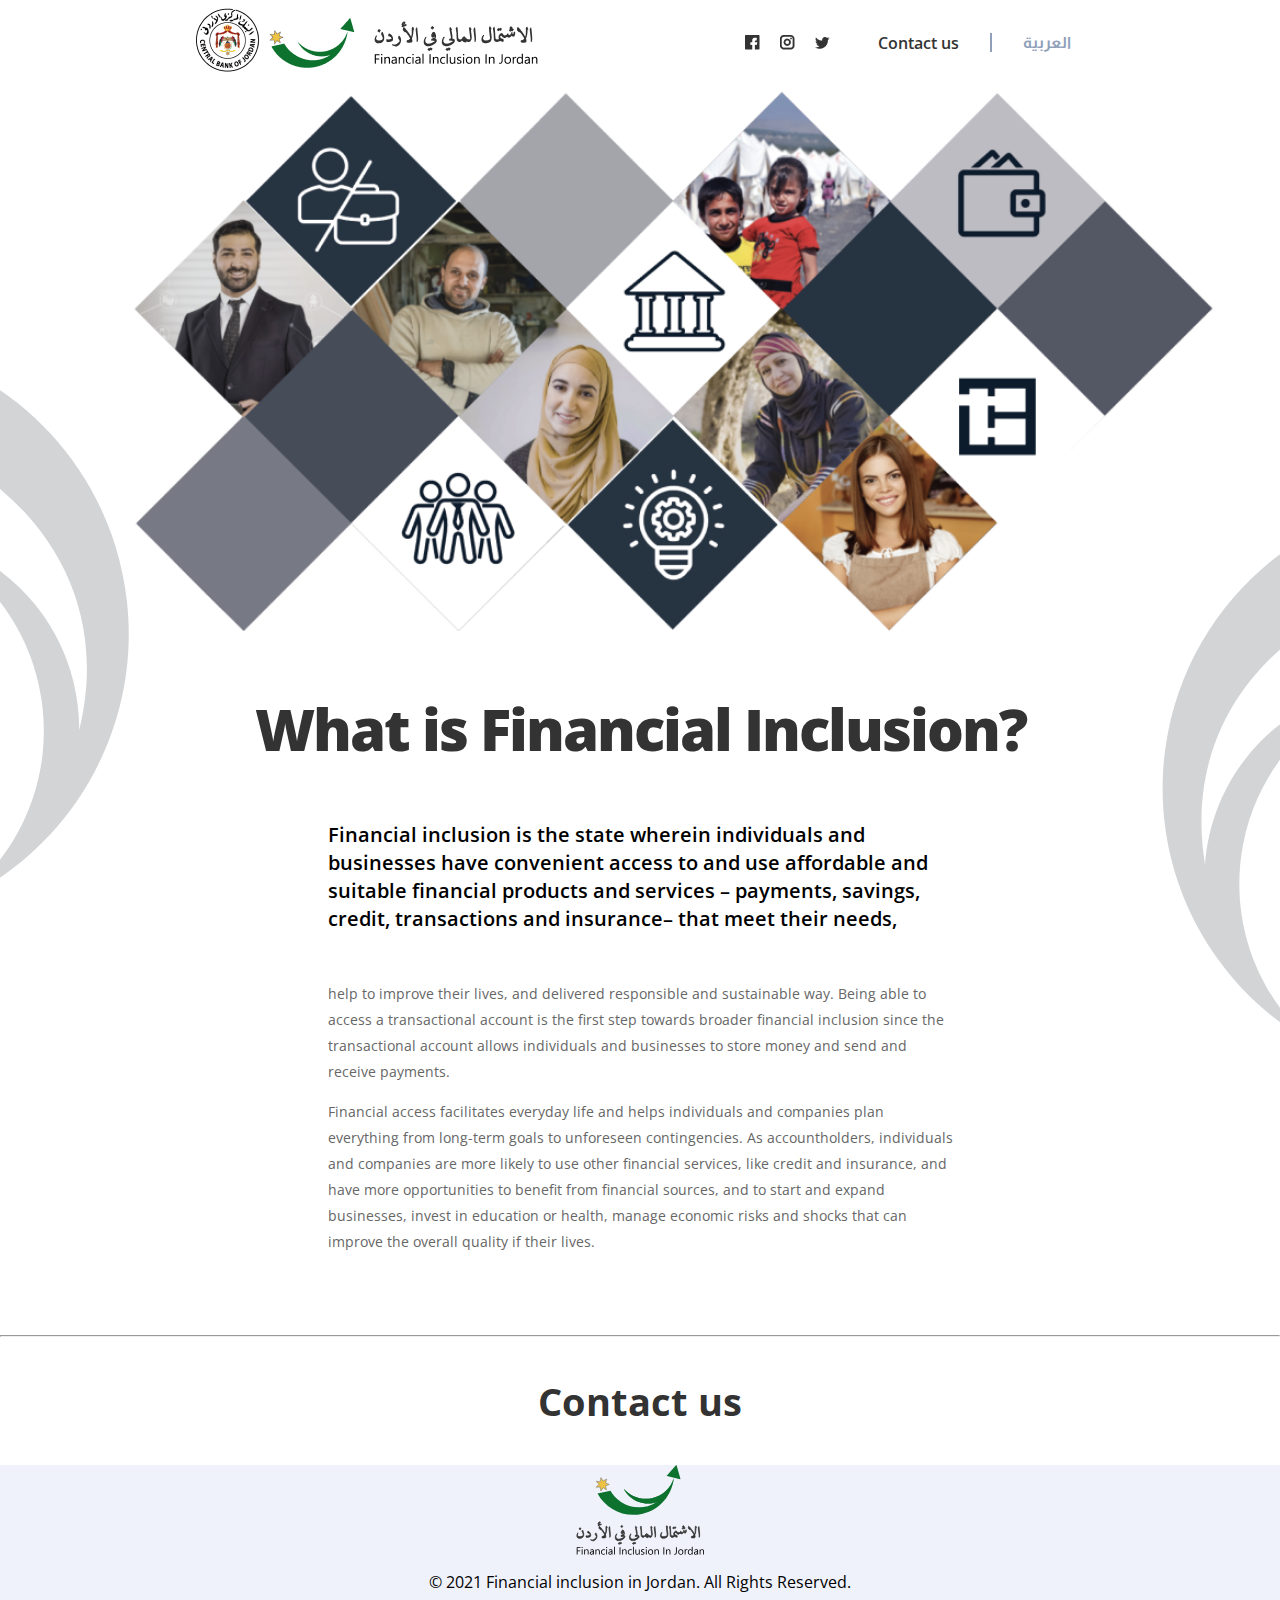
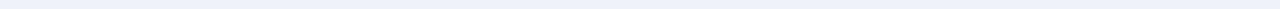
==== financial_inclusion.html @ 1d1eb38b "add financial inclusion page" ====
<!DOCTYPE html>
<html lang="en">

<head>
  <meta charset="UTF-8">
  <meta http-equiv="X-UA-Compatible" content="IE=edge">
  <meta name="viewport" content="width=device-width, initial-scale=1.0">
  <title>What is financial inclusion?</title>
  <link rel="stylesheet" href="./sass/style.css">
</head>

<body>
  <header>
    <div class="container">
      <div class="logos">
        <img src="./assets/cb_logo.png" alt="central logo">
        <img src="./assets/FIJ.png" alt="financial inclusion jordan">
      </div>

      <div class="right-side">
        <div class="social-media">
          <img src="./assets/fb.png" alt="FB">
          <img src="./assets/ing.png" alt="Instagram">
          <img src="./assets/twitter.png" alt="twitter">
        </div>

        <div class="header-options">
          <a href="#" id="contact_us">Contact us</a>
          <span id="column"></span>
          <a href="#" id="arabic">العربية</a>
        </div>

      </div>
    </div>
  </header>

  <main>
    <img class="vector-left" src="./assets/financial-inclusion/Vector-left.svg" alt="">
    <img class="vector-right" src="./assets/financial-inclusion/Vector-right.svg" alt="">
    <div class="container">
      <img src="./assets/financial-inclusion/image 275.png">
    </div>

    <section class="article">
      <div class="container">
        <p class="title">What is Financial Inclusion?</p>
        <p class="sub-title">Financial inclusion is the state wherein individuals and businesses have convenient access
          to
          and use
          affordable and
          suitable financial products and services – payments, savings, credit, transactions and insurance– that meet
          their needs,</p>

        <div class="description">
          <p>help to improve their lives, and delivered responsible and sustainable way. Being able to access a
            transactional account
            is the first step towards broader financial inclusion since the transactional account allows individuals and
            businesses
            to store money and send and receive payments.</p>
          <p>
            Financial access facilitates everyday life and helps individuals and companies plan everything from
            long-term
            goals to
            unforeseen contingencies. As accountholders, individuals and companies are more likely to use other
            financial
            services,
            like credit and insurance, and have more opportunities to benefit from financial sources, and to start and
            expand
            businesses, invest in education or health, manage economic risks and shocks that can improve the overall
            quality
            if
            their lives.</p>
        </div>
      </div>
    </section>
    <hr>

    <section class="contact-form">
      <div class="container">
        <p>Contact us</p>
      </div>
    </section>
    <section class="footer-logo">
      <div class="container">
        <img src="./assets/financial-inclusion/footer-logo.svg" alt="footer-logo">
        <p>&copy; 2021 Financial inclusion in Jordan. All Rights Reserved.</p>
      </div>
    </section>
  </main>


</body>

</html>
---- sass/style.css ----
@import url("https://fonts.googleapis.com/css2?family=Open+Sans:wght@300;400;600;700;800&display=swap");
@import url("https://fonts.googleapis.com/css2?family=Almarai&display=swap");
.uppercase {
  text-transform: uppercase;
}

.capitalize {
  text-transform: capitalize;
}

.underline {
  text-decoration: underline;
}

.txt-white {
  color: #ffffff;
}

.txt-black {
  color: #000000;
}

.txt-gray {
  color: #adadad;
}

.txt-light-gray {
  color: #f4f3ef;
}

.bg-white {
  color: #ffffff;
}

.bg-black {
  color: #000000;
}

.bg-gray {
  color: #adadad;
}

.bg-light-gray {
  color: #f4f3ef;
}

.w-1 {
  width: 100%;
}

.w-2 {
  width: 50%;
}

.w-3 {
  width: 33.33%;
}

.w-4 {
  width: 25%;
}

.w-5 {
  width: 20%;
}

.w-6 {
  width: 16.66%;
}

.w-7 {
  width: 14.28%;
}

.w-8 {
  width: 12.5%;
}

.w-9 {
  width: 11.11%;
}

.w-13 {
  width: 66.67%;
}

.w-14 {
  width: 75%;
}

.w-15 {
  width: 80%;
}

.w-16 {
  width: 83.34%;
}

.w-17 {
  width: 85.72%;
}

.w-18 {
  width: 87.5%;
}

.w-19 {
  width: 88.89%;
}

@media screen and (max-width: 768px) {
  .w-1 {
    width: 100%;
  }
  .w-2 {
    width: 100%;
  }
  .w-3 {
    width: 100%;
  }
  .w-4 {
    width: 100%;
  }
  .w-5 {
    width: 100%;
  }
  .w-6 {
    width: 100%;
  }
  .w-7 {
    width: 100%;
  }
  .w-8 {
    width: 100%;
  }
  .w-9 {
    width: 100%;
  }
  .w-13 {
    width: 100%;
  }
  .w-14 {
    width: 100%;
  }
  .w-15 {
    width: 100%;
  }
  .w-16 {
    width: 100%;
  }
  .w-17 {
    width: 100%;
  }
  .w-18 {
    width: 100%;
  }
  .w-19 {
    width: 100%;
  }
}

.container {
  padding: 0 15px;
  width: 1200px;
  margin-right: auto;
  margin-left: auto;
  -webkit-box-sizing: border-box;
          box-sizing: border-box;
}

@media (max-width: 768px) {
  .container {
    padding: 0 2rem;
    width: 100%;
  }
}

.d-flex {
  display: -webkit-box;
  display: -ms-flexbox;
  display: flex;
}

.flex-wrap {
  -ms-flex-wrap: wrap;
      flex-wrap: wrap;
}

.j-center {
  -webkit-box-pack: center;
      -ms-flex-pack: center;
          justify-content: center;
}

.j-sb {
  -webkit-box-pack: justify;
      -ms-flex-pack: justify;
          justify-content: space-between;
}

.j-sa {
  -ms-flex-pack: distribute;
      justify-content: space-around;
}

.j-start {
  -webkit-box-pack: start;
      -ms-flex-pack: start;
          justify-content: start;
}

.j-end {
  -webkit-box-pack: end;
      -ms-flex-pack: end;
          justify-content: end;
}

.align-center {
  -webkit-box-align: center;
      -ms-flex-align: center;
          align-items: center;
}

.align-start {
  -webkit-box-align: start;
      -ms-flex-align: start;
          align-items: flex-start;
}

.align-end {
  -webkit-box-align: end;
      -ms-flex-align: end;
          align-items: flex-end;
}

.fd-row-rev {
  -webkit-box-orient: horizontal;
  -webkit-box-direction: reverse;
      -ms-flex-direction: row-reverse;
          flex-direction: row-reverse;
}

.fd-col {
  -webkit-box-orient: vertical;
  -webkit-box-direction: normal;
      -ms-flex-direction: column;
          flex-direction: column;
}

.fd-col-rev {
  -webkit-box-orient: vertical;
  -webkit-box-direction: reverse;
      -ms-flex-direction: column-reverse;
          flex-direction: column-reverse;
}

.d-grid {
  display: -ms-grid;
  display: grid;
}

.p-0 {
  padding: 0rem;
}

.p-1 {
  padding: 1rem;
}

.p-2 {
  padding: 2rem;
}

.p-3 {
  padding: 3rem;
}

.p-4 {
  padding: 4rem;
}

.p-5 {
  padding: 5rem;
}

.pt-1 {
  padding-top: 1rem;
}

.pt-2 {
  padding-top: 2rem;
}

.pt-3 {
  padding-top: 3rem;
}

.pt-4 {
  padding-top: 4rem;
}

.pt-5 {
  padding-top: 5rem;
}

.pr-1 {
  padding-right: 1rem;
}

.pr-2 {
  padding-right: 2rem;
}

.pr-3 {
  padding-right: 3rem;
}

.pr-4 {
  padding-right: 4rem;
}

.pr-5 {
  padding-right: 5rem;
}

.pb-1 {
  padding-bottom: 1rem;
}

.pb-2 {
  padding-bottom: 2rem;
}

.pb-3 {
  padding-bottom: 3rem;
}

.pb-4 {
  padding-bottom: 4rem;
}

.pb-5 {
  padding-bottom: 5rem;
}

.pl-1 {
  padding-left: 1rem;
}

.pl-2 {
  padding-left: 2rem;
}

.pl-3 {
  padding-left: 3rem;
}

.pl-4 {
  padding-left: 4rem;
}

.pl-5 {
  padding-left: 5rem;
}

.m-0 {
  margin: 0rem;
}

.m-1 {
  margin: 1rem;
}

.m-2 {
  margin: 2rem;
}

.m-3 {
  margin: 3rem;
}

.m-4 {
  margin: 4rem;
}

.m-5 {
  margin: 5rem;
}

.mt-0 {
  margin-top: 0;
}

.mt-1 {
  margin-top: 1rem;
}

.mt-2 {
  margin-top: 2rem;
}

.mt-3 {
  margin-top: 3rem;
}

.mt-4 {
  margin-top: 4rem;
}

.mt-5 {
  margin-top: 5rem;
}

.mr-0 {
  margin-right: 0;
}

.mr-1 {
  margin-right: 1rem;
}

.mr-2 {
  margin-right: 2rem;
}

.mr-3 {
  margin-right: 3rem;
}

.mr-4 {
  margin-right: 4rem;
}

.mr-5 {
  margin-right: 5rem;
}

.mb-0 {
  margin-bottom: 0;
}

.mb-1 {
  margin-bottom: 1rem;
}

.mb-2 {
  margin-bottom: 2rem;
}

.mb-3 {
  margin-bottom: 3rem;
}

.mb-4 {
  margin-bottom: 4rem;
}

.mb-5 {
  margin-bottom: 5rem;
}

.ml-0 {
  margin-left: 0;
}

.ml-1 {
  margin-left: 1rem;
}

.ml-2 {
  margin-left: 2rem;
}

.ml-3 {
  margin-left: 3rem;
}

.ml-4 {
  margin-left: 4rem;
}

.ml-5 {
  margin-left: 5rem;
}

body {
  padding: 0;
  margin: 0;
  overflow-x: hidden;
}

header .container {
  margin: auto;
  width: 100%;
  display: -webkit-box;
  display: -ms-flexbox;
  display: flex;
  -webkit-box-align: center;
      -ms-flex-align: center;
          align-items: center;
  -webkit-box-pack: space-evenly;
      -ms-flex-pack: space-evenly;
          justify-content: space-evenly;
}

header .container .logos {
  width: 30%;
  display: -webkit-box;
  display: -ms-flexbox;
  display: flex;
  -webkit-box-align: center;
      -ms-flex-align: center;
          align-items: center;
}

header .container .right-side {
  width: 30%;
  display: -webkit-box;
  display: -ms-flexbox;
  display: flex;
  -webkit-box-align: center;
      -ms-flex-align: center;
          align-items: center;
  -ms-flex-pack: distribute;
      justify-content: space-around;
}

header .container .right-side .social-media {
  width: 28%;
  display: -webkit-box;
  display: -ms-flexbox;
  display: flex;
  -webkit-box-align: center;
      -ms-flex-align: center;
          align-items: center;
  -ms-flex-pack: distribute;
      justify-content: space-around;
}

header .container .right-side .header-options {
  width: 60%;
  display: -webkit-box;
  display: -ms-flexbox;
  display: flex;
  -webkit-box-align: center;
      -ms-flex-align: center;
          align-items: center;
  -ms-flex-pack: distribute;
      justify-content: space-around;
}

header .container .right-side .header-options a {
  text-decoration: none;
}

header .container .right-side .header-options #contact_us {
  font-family: 'Open Sans', sans-serif;
  font-weight: 600;
  color: #333333;
}

header .container .right-side .header-options #arabic {
  font-family: 'Almarai', sans-serif;
  font-weight: 700;
  color: #909FBA;
}

header .container .right-side .header-options #column {
  border: #909FBA solid 1px;
  height: 17px;
}

footer {
  font-family: 'Open Sans', sans-serif;
  font-size: 14px;
  font-style: normal;
  line-height: 26px;
  letter-spacing: 0px;
}

footer .col-title {
  font-weight: 700;
  font-size: 18px;
  line-height: 26px;
  color: #333333;
}

footer iframe {
  width: 100%;
  height: auto;
}

main {
  margin: 0;
  padding: 0;
  width: 100%;
}

main .banner {
  width: 100%;
  height: 85vh;
}

main .banner .description {
  margin-top: -7rem;
  margin-left: 3rem;
  width: 60%;
}

main .banner .description p {
  font-family: 'Open Sans', sans-serif;
  color: #FFFFFF;
  font-style: normal;
  margin-bottom: 1.5rem;
}

main .banner .description .pageNumber {
  font-size: 24px;
  font-weight: 700;
  line-height: 24px;
}

main .banner .description .title {
  font-weight: 700;
  font-size: 78px;
  line-height: 78px;
  letter-spacing: -2px;
}

main .banner .description .bref {
  font-weight: normal;
  font-size: 18px;
  line-height: 28px;
  width: 70%;
}

main .banner .description .read-btn {
  background-color: #127533;
  width: 8rem;
  height: 3rem;
  border: 0;
  border-radius: 0.5rem;
}

main .banner .description .read-btn a {
  text-decoration: none;
  color: #FFFFFF;
  font-family: 'Open Sans', sans-serif;
  font-style: normal;
  font-weight: bold;
  font-size: 14px;
  line-height: 19px;
  letter-spacing: 1px;
}

main .rectangle {
  margin-top: -5rem;
}

main .rectangle .container {
  padding: 1rem;
  width: 80%;
  display: -webkit-box;
  display: -ms-flexbox;
  display: flex;
  -webkit-box-orient: horizontal;
  -webkit-box-direction: normal;
      -ms-flex-direction: row;
          flex-direction: row;
  -webkit-box-pack: justify;
      -ms-flex-pack: justify;
          justify-content: space-between;
  margin: auto;
  background-color: white;
  border-radius: 20px;
}

main .rectangle .container .item {
  display: -webkit-box;
  display: -ms-flexbox;
  display: flex;
  -webkit-box-orient: vertical;
  -webkit-box-direction: normal;
      -ms-flex-direction: column;
          flex-direction: column;
  -webkit-box-align: center;
      -ms-flex-align: center;
          align-items: center;
  padding: 0.7%;
}

main .rectangle .container .item img {
  width: 30px;
  height: 30px;
  -o-object-fit: contain;
     object-fit: contain;
}

main .rectangle .container .item p {
  font-family: 'Open Sans';
  font-style: normal;
  font-weight: 600;
  font-size: 14px;
  line-height: 19px;
  text-align: center;
  color: #333333;
  padding-top: 1rem;
}

main .part-2 {
  width: 100%;
}

main .part-2 .container .articles {
  display: -webkit-box;
  display: -ms-flexbox;
  display: flex;
  -webkit-box-orient: horizontal;
  -webkit-box-direction: normal;
      -ms-flex-direction: row;
          flex-direction: row;
  -webkit-box-align: center;
      -ms-flex-align: center;
          align-items: center;
  margin-top: 1rem;
  width: 70%;
}

main .part-2 .container .articles .col-1 .item {
  color: #333333;
  font-size: 20px;
  line-height: 28px;
  padding: 2rem;
  -webkit-box-shadow: 0px 14px 40px rgba(57, 53, 80, 0.06);
          box-shadow: 0px 14px 40px rgba(57, 53, 80, 0.06);
  border-radius: 10px;
  margin-bottom: 1rem;
}

main .part-2 .container .articles .col-2 .item {
  color: #333333;
  font-size: 20px;
  line-height: 28px;
  padding: 2rem;
  -webkit-box-shadow: 0px 14px 40px rgba(57, 53, 80, 0.06);
          box-shadow: 0px 14px 40px rgba(57, 53, 80, 0.06);
  border-radius: 10px;
  margin-bottom: 1rem;
  margin-left: 2rem;
}

main .part-2 .container .articles .col-2 a {
  text-decoration: none;
  font-size: 14px;
  line-height: 24px;
  color: #127533;
}

main .part-3 {
  width: 100%;
}

main .part-3 .container .imgs {
  width: 70%;
  display: -webkit-box;
  display: -ms-flexbox;
  display: flex;
  -webkit-box-orient: horizontal;
  -webkit-box-direction: normal;
      -ms-flex-direction: row;
          flex-direction: row;
  -webkit-box-pack: justify;
      -ms-flex-pack: justify;
          justify-content: space-between;
}

main .part-3 .container .imgs .item img {
  border-radius: 2rem;
  width: 12rem;
}

main .part-3 .container .imgs .item .text {
  font-weight: bold;
  font-size: 24px;
  line-height: 36px;
  text-align: center;
  color: #333333;
}

main .part-4 {
  width: 100%;
}

main .part-4 .container {
  width: 100%;
}

main .part-4 .container .title {
  text-align: left;
  width: 100%;
}

main .part-4 .container img {
  width: 50rem;
}

main .part-5 {
  width: 100%;
}

main .part-5 .container {
  display: -webkit-box;
  display: -ms-flexbox;
  display: flex;
  -webkit-box-orient: vertical;
  -webkit-box-direction: normal;
      -ms-flex-direction: column;
          flex-direction: column;
  -webkit-box-align: center;
      -ms-flex-align: center;
          align-items: center;
  padding: 0;
}

main .part-5 .container .title {
  width: 100%;
  display: -webkit-box;
  display: -ms-flexbox;
  display: flex;
  -webkit-box-orient: vertical;
  -webkit-box-direction: normal;
      -ms-flex-direction: column;
          flex-direction: column;
  -webkit-box-align: left;
      -ms-flex-align: left;
          align-items: left;
  margin-bottom: 5rem;
}

main .part-5 .container .green-bg {
  width: 100%;
  background-color: #0D722E;
}

main .part-5 .container .green-bg .interior-box {
  background-color: #FFFFFF;
  width: 65%;
  margin: auto;
  -webkit-box-shadow: 0px 14px 40px rgba(57, 53, 80, 0.06);
          box-shadow: 0px 14px 40px rgba(57, 53, 80, 0.06);
  border-radius: 10px;
  padding: 4rem;
  margin-top: -4rem;
  height: 7rem;
}

main .part-5 .container .green-bg .interior-box .title-number {
  font-size: 14px;
  margin: 0;
}

main .part-5 .container .green-bg .interior-box .title-subject {
  font-size: 24px;
  margin: 0;
  width: 100%;
}

main .part-5 .container .green-bg .interior-box .title-description {
  font-size: 14px;
  width: 100%;
  margin: 1rem 0;
}

main .part-5 .container .green-bg .interior-box .read-more {
  font-size: 14px;
}

.financial_inclusion_explanation {
  padding: 0;
  display: -webkit-box;
  display: -ms-flexbox;
  display: flex;
  -webkit-box-orient: vertical;
  -webkit-box-direction: normal;
      -ms-flex-direction: column;
          flex-direction: column;
  font-family: 'Open Sans',sans-serif;
  font-weight: 700;
  font-style: normal;
  font-weight: bold;
  width: 100%;
  display: flex;
  -webkit-box-align: center;
      -ms-flex-align: center;
          align-items: center;
  margin-top: 5rem;
}

.title-number {
  color: #909FBA;
  font-size: 24px;
  line-height: 24px;
}

.title-subject {
  width: 60%;
  font-size: 38px;
  color: #333333;
  margin: 1rem 0;
}

.title-description {
  width: 60%;
  color: #333333;
  font-size: 14px;
  line-height: 24px;
  font-style: normal;
  font-weight: normal;
  margin: 2rem 0;
}

.banner {
  width: 100%;
  height: 80vh;
  background-size: cover;
  background-repeat: no-repeat;
}

.banner .text {
  padding: 5rem;
  height: 100%;
  display: -webkit-box;
  display: -ms-flexbox;
  display: flex;
  -webkit-box-orient: vertical;
  -webkit-box-direction: normal;
      -ms-flex-direction: column;
          flex-direction: column;
  -webkit-box-pack: center;
      -ms-flex-pack: center;
          justify-content: center;
}

.read-more {
  text-decoration: none;
  color: #127533;
  font-size: 14px;
  line-height: 24px;
}

main {
  position: relative;
}

main .vector-left {
  width: 13rem;
  position: absolute;
  left: 0;
  top: 13rem;
}

main .vector-right {
  width: 13rem;
  position: absolute;
  right: 0;
  top: 22rem;
}

main .container {
  width: 100%;
}

main .container img {
  width: 100%;
}

main .article {
  margin-bottom: 5rem;
}

main .article .container {
  font-family: 'Open Sans',sans-serif;
}

main .article .container .title {
  font-size: 58px;
  font-style: normal;
  font-weight: 900;
  line-height: 68px;
  letter-spacing: -2px;
  text-align: center;
  color: #333333;
}

main .article .container .sub-title {
  width: 50%;
  font-size: 20px;
  font-style: normal;
  font-weight: 600;
  line-height: 28px;
  letter-spacing: 0px;
  text-align: left;
  margin: auto;
}

main .article .container .description {
  font-size: 14px;
  font-style: normal;
  font-weight: 400;
  line-height: 26px;
  letter-spacing: 0px;
  text-align: left;
  color: #666666;
  width: 50%;
  margin: auto;
  margin-top: 3rem;
}

.contact-form {
  font-family: 'Open Sans',sans-serif;
  font-size: 38px;
  font-style: normal;
  font-weight: 700;
  line-height: 52px;
  letter-spacing: 0em;
  text-align: center;
  color: #333333;
}

.footer-logo {
  background-color: #EFF2FA;
}

.footer-logo .container {
  display: -webkit-box;
  display: -ms-flexbox;
  display: flex;
  -webkit-box-orient: vertical;
  -webkit-box-direction: normal;
      -ms-flex-direction: column;
          flex-direction: column;
  -webkit-box-align: center;
      -ms-flex-align: center;
          align-items: center;
  font-family: 'Open Sans',sans-serif;
}

.footer-logo .container img {
  width: 8rem;
}
/*# sourceMappingURL=style.css.map */
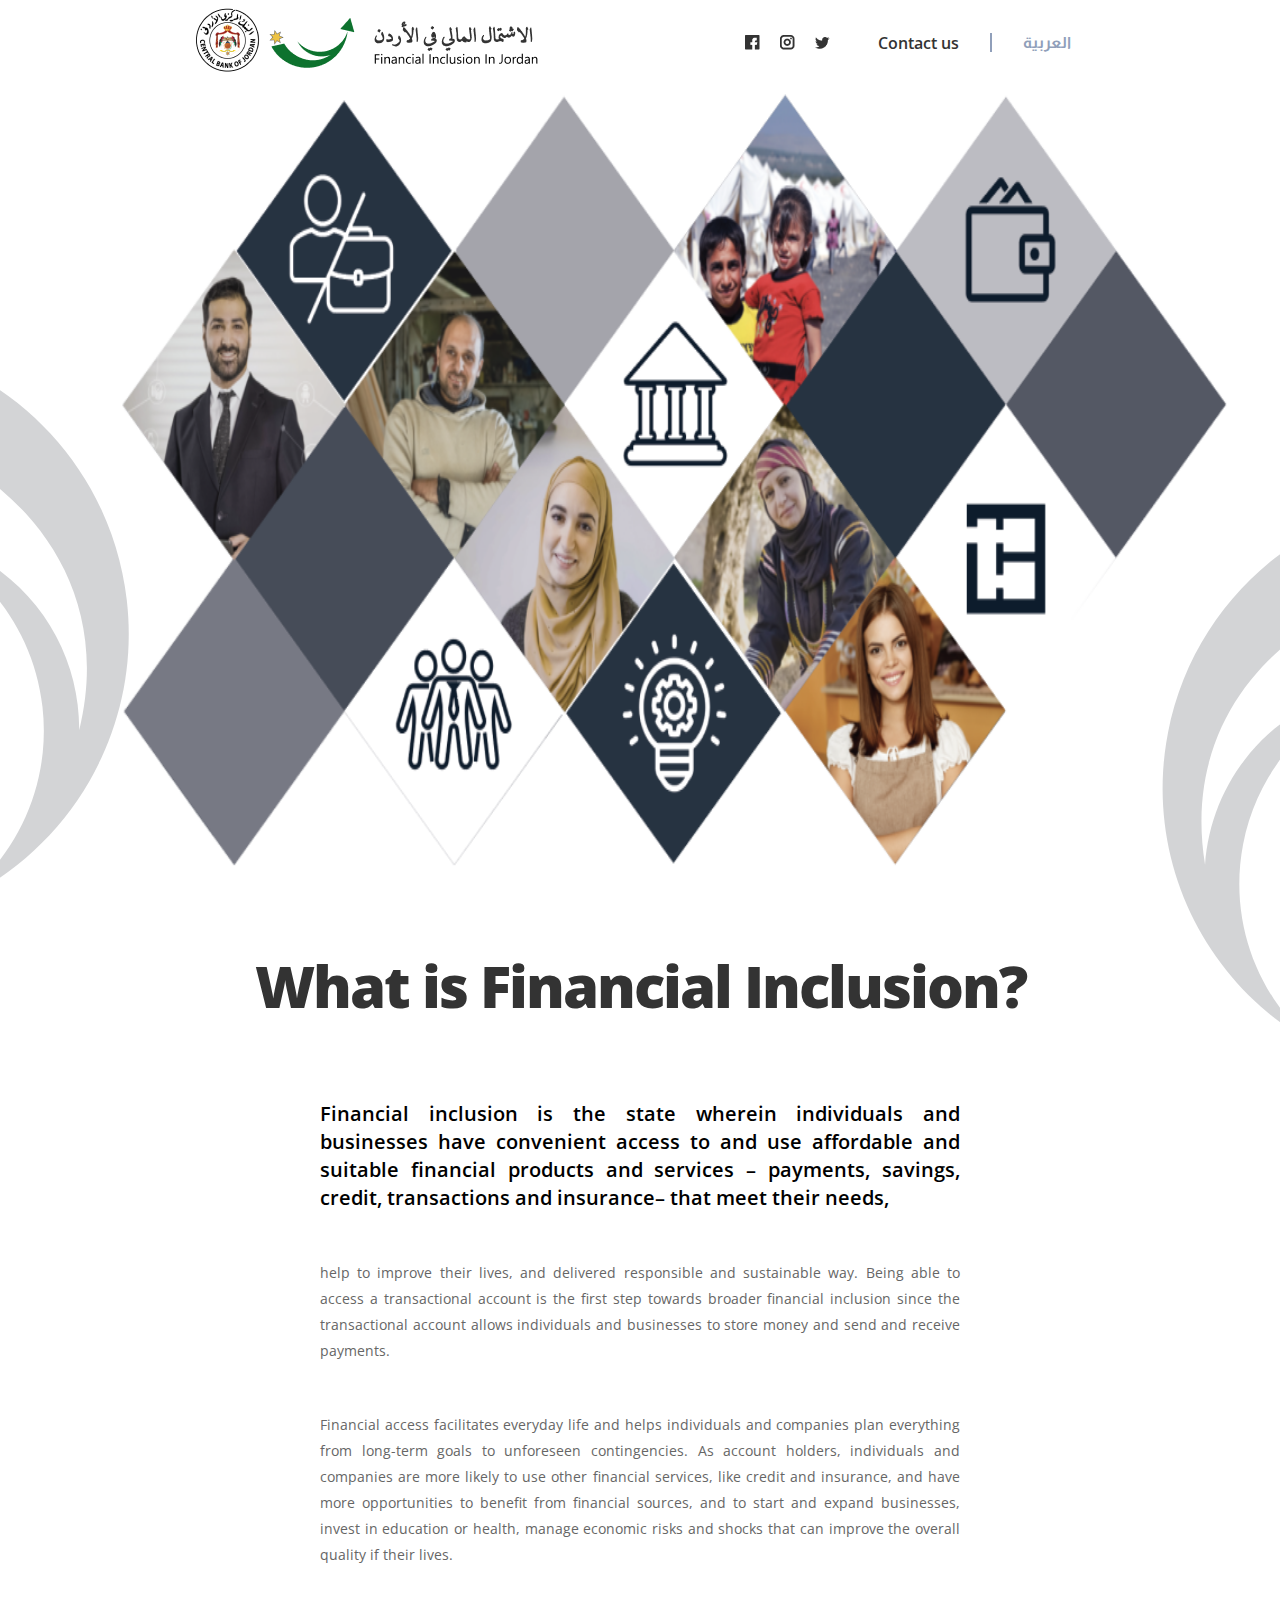
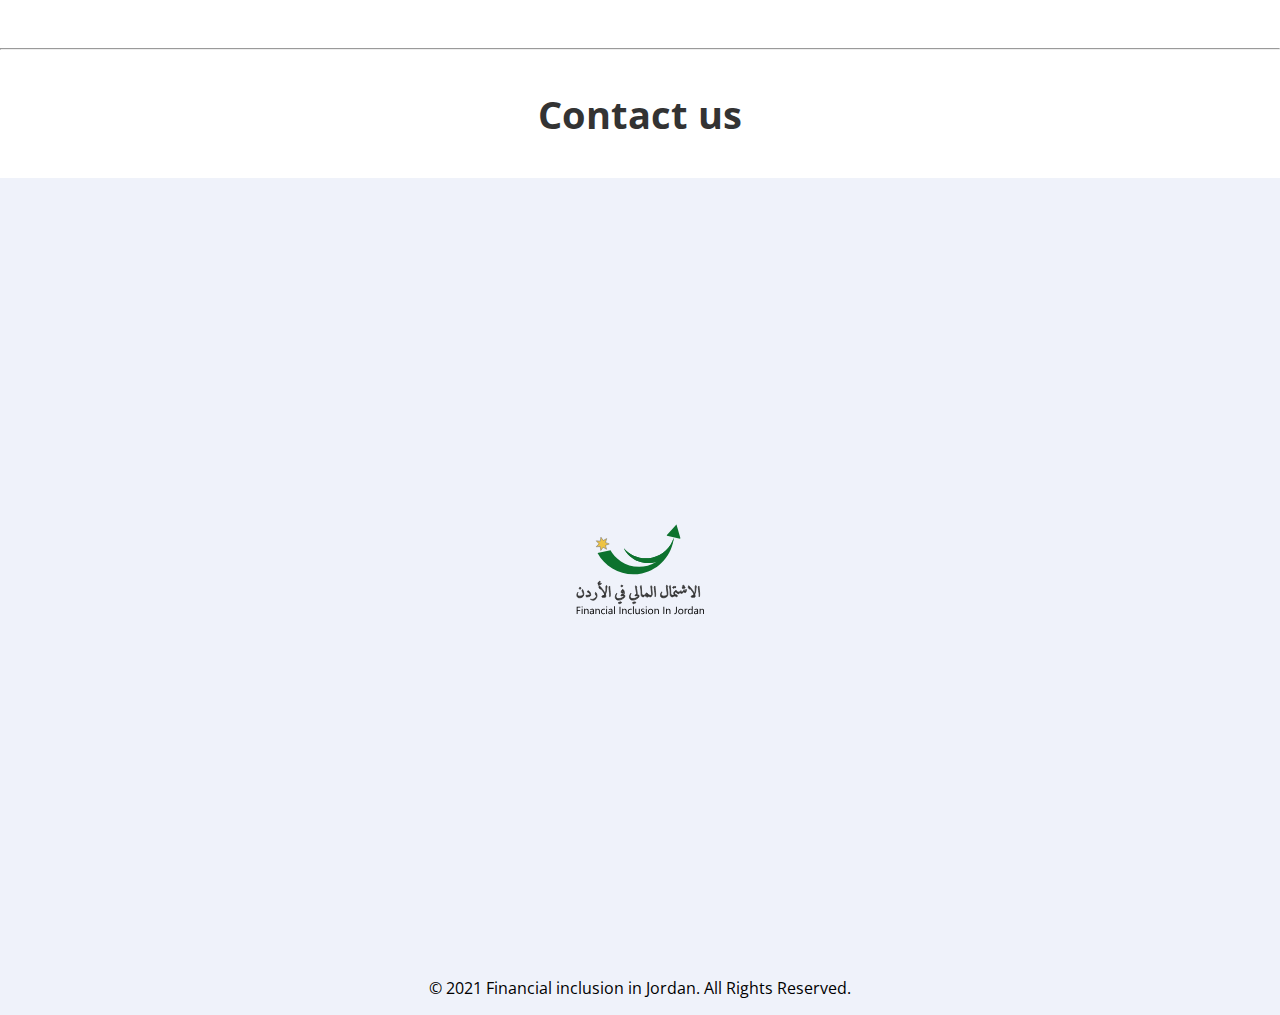
==== commit d964aa55: "add nationl financial page" ====
--- a/financial_inclusion.html
+++ b/financial_inclusion.html
@@ -35,44 +35,43 @@
   </header>
 
   <main>
-    <img class="vector-left" src="./assets/financial-inclusion/Vector-left.svg" alt="">
-    <img class="vector-right" src="./assets/financial-inclusion/Vector-right.svg" alt="">
+
     <div class="container">
       <img src="./assets/financial-inclusion/image 275.png">
     </div>
+    <div class="img-bg">
+      <img class="vector-left" src="./assets/financial-inclusion/Vector-left.svg" alt="">
+      <img class="vector-right" src="./assets/financial-inclusion/Vector-right.svg" alt="">
+    </div>
 
-    <section class="article">
-      <div class="container">
-        <p class="title">What is Financial Inclusion?</p>
-        <p class="sub-title">Financial inclusion is the state wherein individuals and businesses have convenient access
-          to
-          and use
-          affordable and
-          suitable financial products and services – payments, savings, credit, transactions and insurance– that meet
-          their needs,</p>
+    <div class="page_content">
+      <h2>What is Financial Inclusion?</h2>
+      <h3>Financial inclusion is the state wherein individuals and businesses have convenient access
+        to
+        and use
+        affordable and
+        suitable financial products and services – payments, savings, credit, transactions and insurance– that meet
+        their needs,</h3>
 
-        <div class="description">
-          <p>help to improve their lives, and delivered responsible and sustainable way. Being able to access a
-            transactional account
-            is the first step towards broader financial inclusion since the transactional account allows individuals and
-            businesses
-            to store money and send and receive payments.</p>
-          <p>
-            Financial access facilitates everyday life and helps individuals and companies plan everything from
-            long-term
-            goals to
-            unforeseen contingencies. As accountholders, individuals and companies are more likely to use other
-            financial
-            services,
-            like credit and insurance, and have more opportunities to benefit from financial sources, and to start and
-            expand
-            businesses, invest in education or health, manage economic risks and shocks that can improve the overall
-            quality
-            if
-            their lives.</p>
-        </div>
-      </div>
-    </section>
+      <p>help to improve their lives, and delivered responsible and sustainable way. Being able to access a
+        transactional account
+        is the first step towards broader financial inclusion since the transactional account allows individuals and
+        businesses
+        to store money and send and receive payments.</p>
+      <p>
+        Financial access facilitates everyday life and helps individuals and companies plan everything from
+        long-term
+        goals to
+        unforeseen contingencies. As account holders, individuals and companies are more likely to use other
+        financial
+        services,
+        like credit and insurance, and have more opportunities to benefit from financial sources, and to start and
+        expand
+        businesses, invest in education or health, manage economic risks and shocks that can improve the overall
+        quality
+        if
+        their lives.</p>
+    </div>
     <hr>
 
     <section class="contact-form">
--- a/sass/style.css
+++ b/sass/style.css
@@ -948,6 +948,39 @@
   line-height: 24px;
 }
 
+.contact-form {
+  font-family: 'Open Sans',sans-serif;
+  font-size: 38px;
+  font-style: normal;
+  font-weight: 700;
+  line-height: 52px;
+  letter-spacing: 0em;
+  text-align: center;
+  color: #333333;
+}
+
+.footer-logo {
+  background-color: #EFF2FA;
+}
+
+.footer-logo .container {
+  display: -webkit-box;
+  display: -ms-flexbox;
+  display: flex;
+  -webkit-box-orient: vertical;
+  -webkit-box-direction: normal;
+      -ms-flex-direction: column;
+          flex-direction: column;
+  -webkit-box-align: center;
+      -ms-flex-align: center;
+          align-items: center;
+  font-family: 'Open Sans',sans-serif;
+}
+
+.footer-logo .container img {
+  width: 8rem;
+}
+
 main {
   position: relative;
 }
@@ -968,21 +1001,21 @@
 
 main .container {
   width: 100%;
+  padding: 0;
 }
 
 main .container img {
-  width: 100%;
-}
-
-main .article {
+  height: 87vh;
+  width: 100%;
+}
+
+.page_content {
+  font-family: 'Open Sans',sans-serif;
   margin-bottom: 5rem;
 }
 
-main .article .container {
-  font-family: 'Open Sans',sans-serif;
-}
-
-main .article .container .title {
+.page_content h2 {
+  width: 65%;
   font-size: 58px;
   font-style: normal;
   font-weight: 900;
@@ -990,20 +1023,54 @@
   letter-spacing: -2px;
   text-align: center;
   color: #333333;
-}
-
-main .article .container .sub-title {
+  margin: 5rem auto;
+}
+
+.page_content h3 {
   width: 50%;
   font-size: 20px;
   font-style: normal;
   font-weight: 600;
   line-height: 28px;
   letter-spacing: 0px;
-  text-align: left;
   margin: auto;
-}
-
-main .article .container .description {
+  text-align: justify;
+}
+
+.page_content .points {
+  margin-left: 4rem;
+}
+
+.page_content .points h4 {
+  position: relative;
+  width: 50%;
+  font-size: 24px;
+  font-style: normal;
+  font-weight: 700;
+  line-height: 36px;
+  letter-spacing: 0px;
+  color: #333333;
+  margin: 3rem auto;
+  margin-bottom: -3rem;
+}
+
+.page_content .points h4::before {
+  content: " ";
+  position: absolute;
+  width: 15px;
+  height: 15px;
+  background-color: #333333;
+  border: #333333 1px solid;
+  border-radius: 50%;
+  top: 10px;
+  left: -45px;
+}
+
+.page_content .points p {
+  margin-bottom: 4rem;
+}
+
+.page_content p {
   font-size: 14px;
   font-style: normal;
   font-weight: 400;
@@ -1014,24 +1081,17 @@
   width: 50%;
   margin: auto;
   margin-top: 3rem;
-}
-
-.contact-form {
-  font-family: 'Open Sans',sans-serif;
-  font-size: 38px;
-  font-style: normal;
-  font-weight: 700;
-  line-height: 52px;
-  letter-spacing: 0em;
-  text-align: center;
-  color: #333333;
-}
-
-.footer-logo {
-  background-color: #EFF2FA;
-}
-
-.footer-logo .container {
+  text-align: justify;
+}
+
+.page_content img {
+  display: block;
+  margin: 3rem auto;
+  border-radius: 10px;
+}
+
+.page_content .pdf_doc {
+  width: 50%;
   display: -webkit-box;
   display: -ms-flexbox;
   display: flex;
@@ -1039,13 +1099,28 @@
   -webkit-box-direction: normal;
       -ms-flex-direction: column;
           flex-direction: column;
-  -webkit-box-align: center;
-      -ms-flex-align: center;
-          align-items: center;
-  font-family: 'Open Sans',sans-serif;
-}
-
-.footer-logo .container img {
-  width: 8rem;
+  margin: auto;
+}
+
+.page_content .pdf_doc a {
+  margin-top: 2rem;
+  text-decoration: none;
+  color: #333333;
+  font-size: 14px;
+  font-style: normal;
+  font-weight: 400;
+  line-height: 24px;
+  letter-spacing: 0em;
+}
+
+.page_content .pdf_doc a span {
+  color: #048CFC;
+  font-size: 25px;
+}
+
+.page_content .pdf_doc a img {
+  display: inline;
+  width: 20px;
+  margin: 0 0 -4px 0;
 }
 /*# sourceMappingURL=style.css.map */